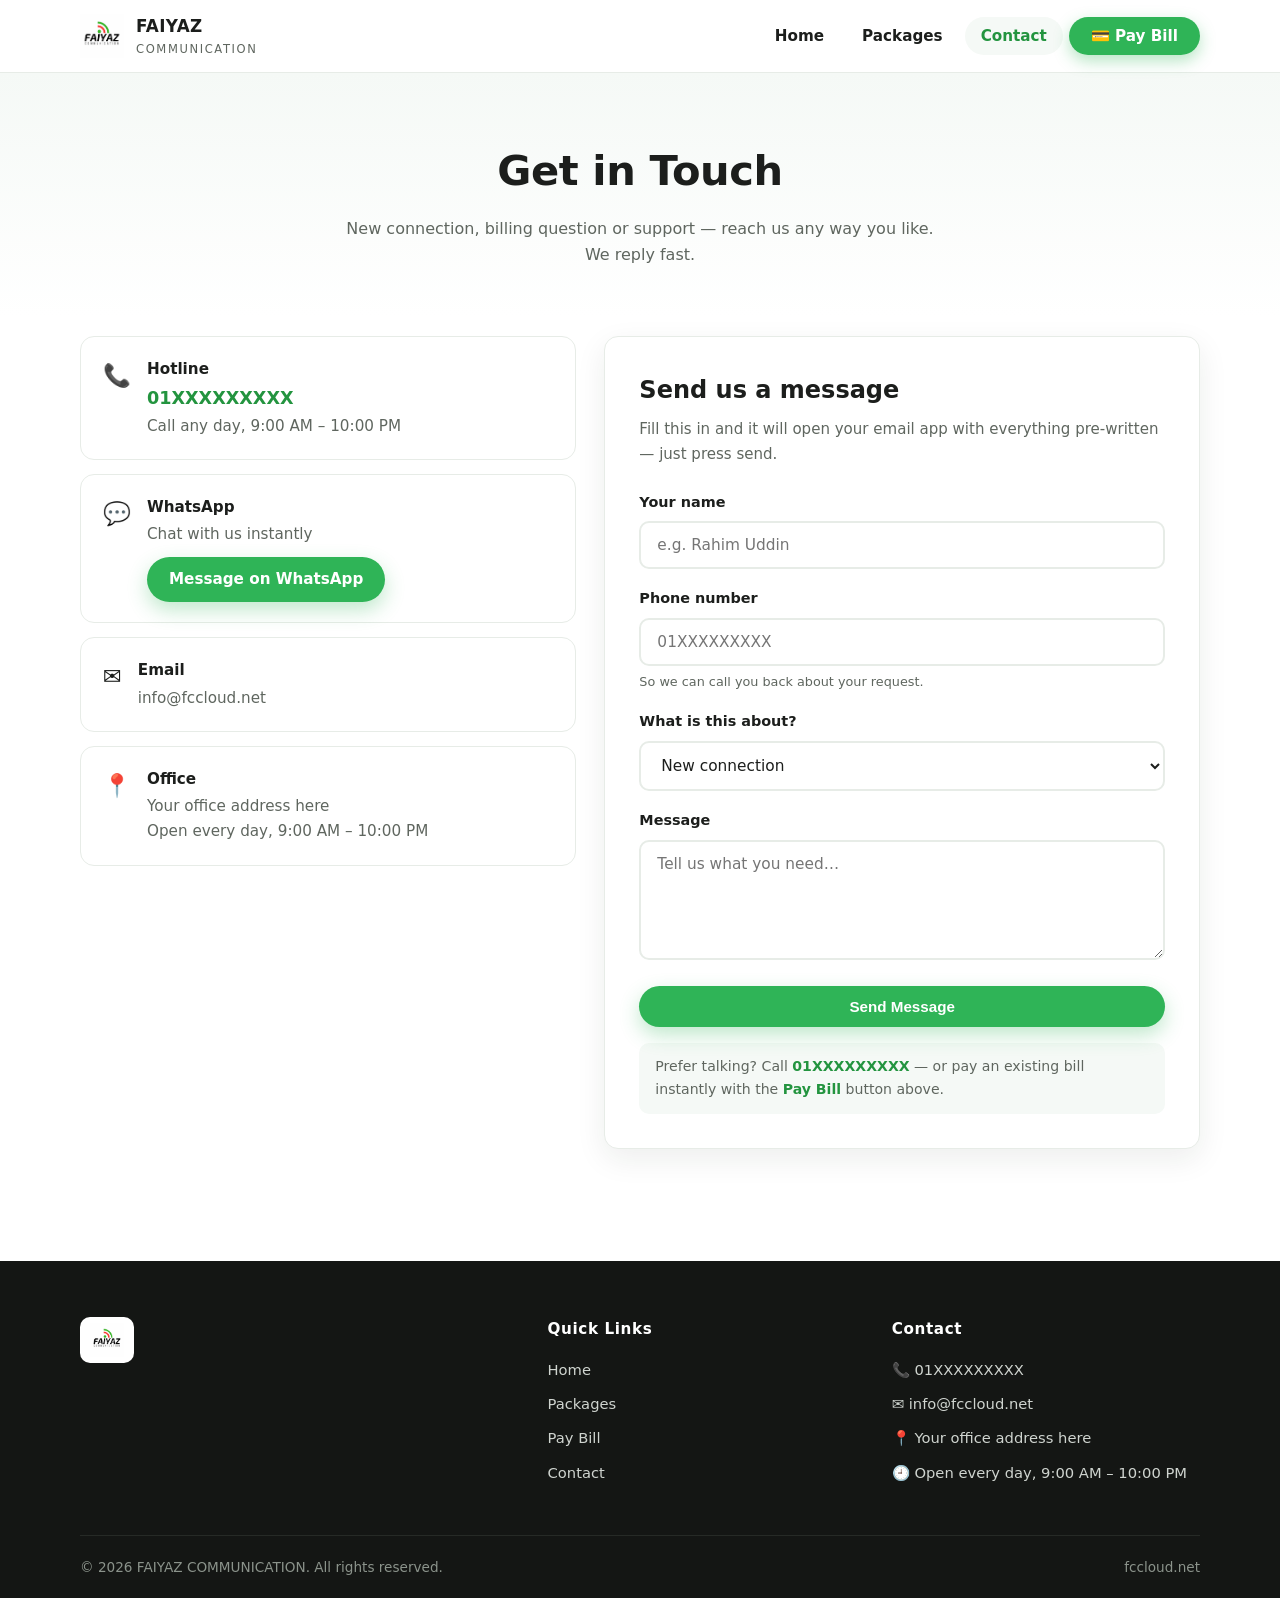
==== contact.html @ 1f0da128 "Add files via upload" ====
<!DOCTYPE html>
<html lang="en">
<head>
  <meta charset="UTF-8">
  <meta name="viewport" content="width=device-width, initial-scale=1.0">
  <title>Contact — Faiyaz Communication</title>
  <meta name="description" content="Contact Faiyaz Communication — call, WhatsApp, email or send us a message for a new connection or support.">
  <link rel="icon" type="image/png" href="assets/favicon.png">
  <link rel="stylesheet" href="css/style.css">
</head>
<body>

<!-- ================= HEADER ================= -->
<header class="site-header">
  <div class="container nav-bar">
    <a class="brand" href="index.html">
      <img src="assets/logo.png" alt="Faiyaz Communication logo">
      <span>FAIYAZ<small>COMMUNICATION</small></span>
    </a>
    <button class="menu-toggle" aria-label="Open menu" aria-expanded="false">
      <span></span><span></span><span></span>
    </button>
    <nav class="main-nav" aria-label="Main navigation">
      <ul>
        <li><a class="nav-link" href="index.html">Home</a></li>
        <li><a class="nav-link" href="packages.html">Packages</a></li>
        <li><a class="nav-link active" href="contact.html">Contact</a></li>
        <li><a class="nav-link paybill-btn" data-paybill href="#">💳 Pay Bill</a></li>
      </ul>
    </nav>
  </div>
</header>

<!-- ================= PAGE HERO ================= -->
<section class="page-hero">
  <div class="container">
    <h1>Get in Touch</h1>
    <p>New connection, billing question or support — reach us any way you like. We reply fast.</p>
  </div>
</section>

<!-- ================= CONTACT ================= -->
<section style="padding-top: 20px;">
  <div class="container contact-grid">

    <div class="contact-cards">
      <div class="contact-card reveal">
        <div class="icon">📞</div>
        <div>
          <h3>Hotline</h3>
          <a class="val" data-site="phone" href="#" style="font-weight:700; color: var(--green-dark); font-size:1.1rem;"></a>
          <p>Call any day, 9:00 AM – 10:00 PM</p>
        </div>
      </div>
      <div class="contact-card reveal">
        <div class="icon">💬</div>
        <div>
          <h3>WhatsApp</h3>
          <p>Chat with us instantly</p>
          <a class="btn btn-primary" data-whatsapp href="#" style="margin-top:10px; padding:10px 22px;">Message on WhatsApp</a>
        </div>
      </div>
      <div class="contact-card reveal">
        <div class="icon">✉️</div>
        <div>
          <h3>Email</h3>
          <a class="val" data-site="email" href="#"></a>
        </div>
      </div>
      <div class="contact-card reveal">
        <div class="icon">📍</div>
        <div>
          <h3>Office</h3>
          <p data-site="address"></p>
          <p data-site="hours"></p>
        </div>
      </div>

      <!-- OPTIONAL: Google Map.
           To show a map here, go to google.com/maps, search your address,
           click Share > Embed a map, copy the <iframe> code and paste it
           in place of this comment. -->
    </div>

    <div class="form-card reveal">
      <h2>Send us a message</h2>
      <p>Fill this in and it will open your email app with everything pre-written — just press send.</p>
      <form id="contactForm" novalidate>
        <div class="field">
          <label for="fName">Your name</label>
          <input id="fName" name="name" type="text" placeholder="e.g. Rahim Uddin" required>
        </div>
        <div class="field">
          <label for="fPhone">Phone number</label>
          <input id="fPhone" name="phone" type="tel" placeholder="01XXXXXXXXX" required>
          <div class="hint">So we can call you back about your request.</div>
        </div>
        <div class="field">
          <label for="fTopic">What is this about?</label>
          <select id="fTopic" name="topic">
            <option>New connection</option>
            <option>Billing question</option>
            <option>Technical support</option>
            <option>Package upgrade</option>
            <option>Other</option>
          </select>
        </div>
        <div class="field">
          <label for="fMsg">Message</label>
          <textarea id="fMsg" name="message" placeholder="Tell us what you need…" required></textarea>
        </div>
        <button class="btn btn-primary" type="submit" style="width:100%;">Send Message</button>
        <div class="form-note">
          Prefer talking? Call <a data-site="phone" href="#" style="font-weight:700;color:var(--green-dark)"></a> —
          or pay an existing bill instantly with the <a data-paybill href="#" style="font-weight:700;color:var(--green-dark)">Pay Bill</a> button above.
        </div>
      </form>
    </div>

  </div>
</section>

<!-- ================= FOOTER ================= -->
<footer>
  <div class="container">
    <div class="footer-grid">
      <div class="footer-brand">
        <img src="assets/logo.png" alt="Faiyaz Communication logo">
        <p data-site="aboutShort"></p>
      </div>
      <div>
        <h4>Quick Links</h4>
        <ul>
          <li><a href="index.html">Home</a></li>
          <li><a href="packages.html">Packages</a></li>
          <li><a data-paybill href="#">Pay Bill</a></li>
          <li><a href="contact.html">Contact</a></li>
        </ul>
      </div>
      <div>
        <h4>Contact</h4>
        <ul>
          <li>📞 <a data-site="phone" href="#"></a></li>
          <li>✉️ <a data-site="email" href="#"></a></li>
          <li>📍 <span data-site="address"></span></li>
          <li>🕘 <span data-site="hours"></span></li>
        </ul>
      </div>
    </div>
    <div class="footer-bottom">
      <span>© <span data-year></span> <span data-site="name"></span>. All rights reserved.</span>
      <span>fccloud.net</span>
    </div>
  </div>
</footer>

<button id="backToTop" aria-label="Back to top">↑</button>

<script src="js/site-config.js"></script>
<script src="js/main.js"></script>
</body>
</html>
---- css/style.css ----
/* =====================================================================
   FAIYAZ COMMUNICATION — shared stylesheet
   To change the look: edit the colors in :root below. Everything on
   the site uses these variables, so one change updates all pages.
   ===================================================================== */

:root {
  --green: #2fb457;        /* main brand color (from logo) */
  --green-dark: #23943f;   /* darker green for hover */
  --red: #ef3b23;          /* accent color (from logo) — used sparingly */
  --ink: #1c1e1c;          /* main text */
  --muted: #5f665f;        /* secondary text */
  --line: #e7ece7;         /* borders */
  --soft: #f5f9f6;         /* light background sections */
  --white: #ffffff;
  --radius: 14px;
  --shadow: 0 10px 30px rgba(20, 40, 25, 0.08);
  --font: "Segoe UI", system-ui, -apple-system, Roboto, "Helvetica Neue", Arial, sans-serif;
}

* { margin: 0; padding: 0; box-sizing: border-box; }

html { scroll-behavior: smooth; }

body {
  font-family: var(--font);
  color: var(--ink);
  background: var(--white);
  line-height: 1.65;
  -webkit-font-smoothing: antialiased;
}

img { max-width: 100%; display: block; }
a { color: inherit; text-decoration: none; }
ul { list-style: none; }

.container { width: min(1120px, 92%); margin: 0 auto; }
section { padding: 72px 0; }

/* ---------- Header ---------- */
header.site-header {
  position: sticky; top: 0; z-index: 100;
  background: rgba(255, 255, 255, 0.96);
  backdrop-filter: blur(8px);
  border-bottom: 1px solid var(--line);
  transition: box-shadow 0.25s ease;
}
header.site-header.scrolled { box-shadow: 0 4px 18px rgba(0,0,0,0.06); }

.nav-bar { display: flex; align-items: center; justify-content: space-between; height: 72px; }

.brand { display: flex; align-items: center; gap: 12px; font-weight: 800; font-size: 1.05rem; letter-spacing: 0.02em; }
.brand img { height: 44px; width: auto; }
.brand small { display: block; font-weight: 500; color: var(--muted); font-size: 0.72rem; letter-spacing: 0.14em; }

nav.main-nav ul { display: flex; gap: 6px; align-items: center; }
nav.main-nav a.nav-link {
  padding: 10px 16px; border-radius: 999px; font-weight: 600; font-size: 0.95rem; color: var(--ink);
  transition: background 0.2s, color 0.2s;
}
nav.main-nav a.nav-link:hover { background: var(--soft); color: var(--green-dark); }
nav.main-nav a.nav-link.active { background: var(--soft); color: var(--green-dark); }

.btn {
  display: inline-flex; align-items: center; justify-content: center; gap: 8px;
  padding: 12px 26px; border-radius: 999px; font-weight: 700; font-size: 0.95rem;
  cursor: pointer; border: none; transition: transform 0.15s ease, box-shadow 0.2s, background 0.2s;
}
.btn-primary { background: var(--green); color: #fff; box-shadow: 0 8px 20px rgba(47,180,87,0.3); }
.btn-primary:hover { background: var(--green-dark); transform: translateY(-2px); }
.btn-outline { background: transparent; color: var(--ink); border: 2px solid var(--line); }
.btn-outline:hover { border-color: var(--green); color: var(--green-dark); }
.btn-red { background: var(--red); color: #fff; }
.btn-red:hover { filter: brightness(0.94); transform: translateY(-2px); }

/* Pay Bill button in the nav — stands out */
.paybill-btn {
  background: var(--green); color: #fff !important; padding: 10px 22px !important; border-radius: 999px;
  box-shadow: 0 6px 16px rgba(47,180,87,0.35);
}
.paybill-btn:hover { background: var(--green-dark) !important; }

/* hamburger for mobile */
.menu-toggle { display: none; background: none; border: none; cursor: pointer; padding: 10px; }
.menu-toggle span { display: block; width: 24px; height: 2.5px; background: var(--ink); margin: 5px 0; border-radius: 2px; transition: 0.25s; }

/* ---------- Hero ---------- */
.hero { padding: 88px 0 72px; background: linear-gradient(180deg, var(--soft) 0%, #fff 100%); overflow: hidden; }
.hero-grid { display: grid; grid-template-columns: 1.1fr 0.9fr; gap: 48px; align-items: center; }

.hero-badge {
  display: inline-flex; align-items: center; gap: 8px;
  background: #fff; border: 1px solid var(--line); border-radius: 999px;
  padding: 7px 16px; font-size: 0.82rem; font-weight: 600; color: var(--green-dark);
  box-shadow: var(--shadow); margin-bottom: 20px;
}
.hero-badge .dot { width: 9px; height: 9px; border-radius: 50%; background: var(--green); animation: pulse 1.8s infinite; }
@keyframes pulse { 0%,100% { box-shadow: 0 0 0 0 rgba(47,180,87,0.5);} 50% { box-shadow: 0 0 0 7px rgba(47,180,87,0);} }

.hero h1 { font-size: clamp(2.1rem, 4.5vw, 3.2rem); line-height: 1.15; letter-spacing: -0.02em; margin-bottom: 16px; }
.hero h1 .accent { color: var(--green-dark); }
.hero p.lead { font-size: 1.08rem; color: var(--muted); max-width: 46ch; margin-bottom: 30px; }

.hero-actions { display: flex; gap: 14px; flex-wrap: wrap; margin-bottom: 36px; }

.hero-stats { display: flex; gap: 36px; flex-wrap: wrap; }
.hero-stats .stat b { display: block; font-size: 1.5rem; color: var(--ink); }
.hero-stats .stat span { font-size: 0.85rem; color: var(--muted); }

.hero-card {
  background: #fff; border: 1px solid var(--line); border-radius: 20px;
  box-shadow: var(--shadow); padding: 34px; position: relative; overflow: hidden;
}
.hero-card::before {
  content: ""; position: absolute; top: -60px; right: -60px; width: 200px; height: 200px;
  background: radial-gradient(circle, rgba(47,180,87,0.18), transparent 70%);
}
.hero-card .speed-big { font-size: 3.4rem; font-weight: 800; color: var(--green-dark); line-height: 1; }
.hero-card .speed-big small { font-size: 1.1rem; font-weight: 600; color: var(--muted); }
.hero-card h3 { margin: 10px 0 4px; }
.hero-card p { color: var(--muted); font-size: 0.95rem; margin-bottom: 22px; }
.hero-card .price-row { display: flex; align-items: baseline; justify-content: space-between; border-top: 1px dashed var(--line); padding-top: 18px; margin-bottom: 20px; }
.hero-card .price-row b { font-size: 1.7rem; }
.hero-card .price-row b small { font-size: 0.85rem; color: var(--muted); font-weight: 500; }

/* ---------- Feature cards ---------- */
.section-title { text-align: center; max-width: 640px; margin: 0 auto 44px; }
.section-title .kicker { color: var(--green-dark); font-weight: 700; font-size: 0.82rem; letter-spacing: 0.18em; text-transform: uppercase; margin-bottom: 10px; }
.section-title h2 { font-size: clamp(1.6rem, 3vw, 2.2rem); letter-spacing: -0.01em; margin-bottom: 10px; }
.section-title p { color: var(--muted); }

.features { display: grid; grid-template-columns: repeat(3, 1fr); gap: 22px; }
.feature-card {
  background: #fff; border: 1px solid var(--line); border-radius: var(--radius);
  padding: 30px 26px; transition: transform 0.2s, box-shadow 0.2s;
}
.feature-card:hover { transform: translateY(-5px); box-shadow: var(--shadow); }
.feature-icon {
  width: 52px; height: 52px; border-radius: 14px; background: var(--soft);
  display: flex; align-items: center; justify-content: center; font-size: 1.5rem; margin-bottom: 18px;
}
.feature-card h3 { margin-bottom: 8px; font-size: 1.08rem; }
.feature-card p { color: var(--muted); font-size: 0.94rem; }

/* ---------- Package cards ---------- */
.packages-grid { display: grid; grid-template-columns: repeat(auto-fit, minmax(240px, 1fr)); gap: 22px; }

.package-card {
  background: #fff; border: 1px solid var(--line); border-radius: var(--radius);
  padding: 30px 26px; position: relative; display: flex; flex-direction: column;
  transition: transform 0.2s, box-shadow 0.2s, border-color 0.2s;
}
.package-card:hover { transform: translateY(-5px); box-shadow: var(--shadow); border-color: #cde9d4; }
.package-card.popular { border: 2px solid var(--green); }
.package-badge {
  position: absolute; top: -13px; left: 50%; transform: translateX(-50%);
  background: var(--green); color: #fff; font-size: 0.72rem; font-weight: 700;
  padding: 4px 16px; border-radius: 999px; letter-spacing: 0.06em; white-space: nowrap;
}
.package-card .pkg-name { font-weight: 700; font-size: 1.02rem; color: var(--muted); text-transform: uppercase; letter-spacing: 0.08em; }
.package-card .pkg-speed { font-size: 2.4rem; font-weight: 800; margin: 6px 0 2px; }
.package-card .pkg-speed small { font-size: 1rem; color: var(--muted); font-weight: 600; }
.package-card .pkg-price { margin-bottom: 18px; }
.package-card .pkg-price b { font-size: 1.55rem; color: var(--green-dark); }
.package-card .pkg-price span { color: var(--muted); font-size: 0.88rem; }
.package-card ul { margin-bottom: 24px; flex: 1; }
.package-card ul li { padding: 7px 0 7px 28px; position: relative; font-size: 0.93rem; color: var(--ink); }
.package-card ul li::before { content: "✓"; position: absolute; left: 4px; color: var(--green); font-weight: 800; }

/* filter chips on packages page */
.filter-row { display: flex; gap: 10px; justify-content: center; flex-wrap: wrap; margin-bottom: 36px; }
.chip {
  padding: 9px 22px; border-radius: 999px; border: 2px solid var(--line);
  background: #fff; font-weight: 600; font-size: 0.9rem; cursor: pointer; transition: 0.2s;
}
.chip:hover { border-color: var(--green); }
.chip.active { background: var(--green); border-color: var(--green); color: #fff; }

/* ---------- Steps ---------- */
.steps { display: grid; grid-template-columns: repeat(3, 1fr); gap: 22px; counter-reset: step; }
.step {
  background: var(--soft); border-radius: var(--radius); padding: 30px 26px; position: relative;
}
.step .num {
  width: 44px; height: 44px; border-radius: 50%; background: var(--green); color: #fff;
  font-weight: 800; display: flex; align-items: center; justify-content: center; margin-bottom: 16px;
}
.step h3 { margin-bottom: 8px; }
.step p { color: var(--muted); font-size: 0.94rem; }

/* ---------- FAQ ---------- */
.faq-list { max-width: 760px; margin: 0 auto; }
.faq-item { border: 1px solid var(--line); border-radius: 12px; margin-bottom: 12px; background: #fff; overflow: hidden; }
.faq-q {
  width: 100%; background: none; border: none; cursor: pointer; text-align: left;
  padding: 18px 22px; font-size: 1rem; font-weight: 700; display: flex;
  justify-content: space-between; align-items: center; gap: 16px; font-family: inherit; color: var(--ink);
}
.faq-q .arrow { transition: transform 0.25s; color: var(--green-dark); font-size: 1.2rem; flex-shrink: 0; }
.faq-item.open .faq-q .arrow { transform: rotate(180deg); }
.faq-a { max-height: 0; overflow: hidden; transition: max-height 0.3s ease; }
.faq-a p { padding: 0 22px 20px; color: var(--muted); font-size: 0.95rem; }

/* ---------- CTA banner ---------- */
.cta-banner {
  background: linear-gradient(135deg, #1f7a36, var(--green)); color: #fff;
  border-radius: 22px; padding: 54px 48px; text-align: center; position: relative; overflow: hidden;
}
.cta-banner::before {
  content: ""; position: absolute; inset: 0;
  background: radial-gradient(circle at 85% 20%, rgba(255,255,255,0.16), transparent 45%);
}
.cta-banner h2 { font-size: clamp(1.5rem, 3vw, 2.1rem); margin-bottom: 10px; position: relative; }
.cta-banner p { opacity: 0.92; margin-bottom: 26px; position: relative; }
.cta-banner .btn { position: relative; background: #fff; color: var(--green-dark); }
.cta-banner .btn:hover { transform: translateY(-2px); box-shadow: 0 10px 24px rgba(0,0,0,0.18); }

/* ---------- Contact ---------- */
.contact-grid { display: grid; grid-template-columns: 1fr 1.2fr; gap: 28px; align-items: start; }
.contact-cards { display: grid; gap: 14px; }
.contact-card {
  display: flex; gap: 16px; align-items: flex-start;
  border: 1px solid var(--line); border-radius: var(--radius); padding: 20px 22px; background: #fff;
}
.contact-card .icon { font-size: 1.4rem; }
.contact-card h3 { font-size: 0.95rem; margin-bottom: 2px; }
.contact-card p, .contact-card a.val { color: var(--muted); font-size: 0.95rem; }
.contact-card a.val:hover { color: var(--green-dark); }

.form-card { border: 1px solid var(--line); border-radius: var(--radius); padding: 34px; background: #fff; box-shadow: var(--shadow); }
.form-card h2 { margin-bottom: 6px; }
.form-card > p { color: var(--muted); font-size: 0.94rem; margin-bottom: 24px; }
.field { margin-bottom: 18px; }
.field label { display: block; font-weight: 600; font-size: 0.9rem; margin-bottom: 7px; }
.field input, .field textarea, .field select {
  width: 100%; padding: 13px 16px; border: 2px solid var(--line); border-radius: 10px;
  font-family: inherit; font-size: 0.96rem; transition: border-color 0.2s; background: #fff; color: var(--ink);
}
.field input:focus, .field textarea:focus, .field select:focus { outline: none; border-color: var(--green); }
.field textarea { resize: vertical; min-height: 120px; }
.field .hint { font-size: 0.8rem; color: var(--muted); margin-top: 5px; }
.form-note { margin-top: 16px; font-size: 0.88rem; color: var(--muted); background: var(--soft); border-radius: 10px; padding: 12px 16px; }

/* ---------- Footer ---------- */
footer { background: #141614; color: #cfd4cf; padding: 56px 0 0; margin-top: 40px; }
.footer-grid { display: grid; grid-template-columns: 1.4fr 1fr 1fr; gap: 36px; padding-bottom: 40px; }
.footer-brand img { height: 46px; margin-bottom: 14px; background: #fff; border-radius: 10px; padding: 6px 10px; }
.footer-brand p { font-size: 0.92rem; color: #9aa39a; max-width: 34ch; }
footer h4 { color: #fff; font-size: 0.95rem; margin-bottom: 16px; letter-spacing: 0.04em; }
footer ul li { margin-bottom: 10px; font-size: 0.92rem; }
footer ul a:hover { color: var(--green); }
.footer-bottom { border-top: 1px solid #262a26; padding: 20px 0; font-size: 0.85rem; color: #8b938b; display: flex; justify-content: space-between; flex-wrap: wrap; gap: 8px; }

/* ---------- Floating bits ---------- */
#backToTop {
  position: fixed; bottom: 26px; right: 26px; width: 48px; height: 48px; border-radius: 50%;
  background: var(--green); color: #fff; border: none; cursor: pointer; font-size: 1.2rem;
  box-shadow: 0 8px 20px rgba(47,180,87,0.4); opacity: 0; pointer-events: none; transition: 0.3s; z-index: 90;
}
#backToTop.show { opacity: 1; pointer-events: auto; }

/* reveal on scroll */
.reveal { opacity: 0; transform: translateY(24px); transition: opacity 0.6s ease, transform 0.6s ease; }
.reveal.visible { opacity: 1; transform: none; }

/* ---------- Page hero (inner pages) ---------- */
.page-hero { background: linear-gradient(180deg, var(--soft), #fff); padding: 64px 0 48px; text-align: center; }
.page-hero h1 { font-size: clamp(1.9rem, 4vw, 2.6rem); letter-spacing: -0.01em; margin-bottom: 10px; }
.page-hero p { color: var(--muted); max-width: 60ch; margin: 0 auto; }

/* ---------- Responsive ---------- */
@media (max-width: 900px) {
  .hero-grid { grid-template-columns: 1fr; }
  .features, .steps { grid-template-columns: 1fr; }
  .contact-grid { grid-template-columns: 1fr; }
  .footer-grid { grid-template-columns: 1fr 1fr; }
  section { padding: 54px 0; }
}

@media (max-width: 760px) {
  .menu-toggle { display: block; }
  nav.main-nav {
    position: fixed; top: 72px; right: 0; width: min(320px, 84vw); height: calc(100dvh - 72px);
    background: #fff; border-left: 1px solid var(--line); box-shadow: -10px 0 30px rgba(0,0,0,0.08);
    transform: translateX(105%); transition: transform 0.3s ease; padding: 24px;
  }
  nav.main-nav.open { transform: none; }
  nav.main-nav ul { flex-direction: column; align-items: stretch; gap: 4px; }
  nav.main-nav a.nav-link { display: block; padding: 13px 16px; }
  .paybill-btn { text-align: center; margin-top: 8px; }
  .footer-grid { grid-template-columns: 1fr; }
  .cta-banner { padding: 40px 26px; }
}
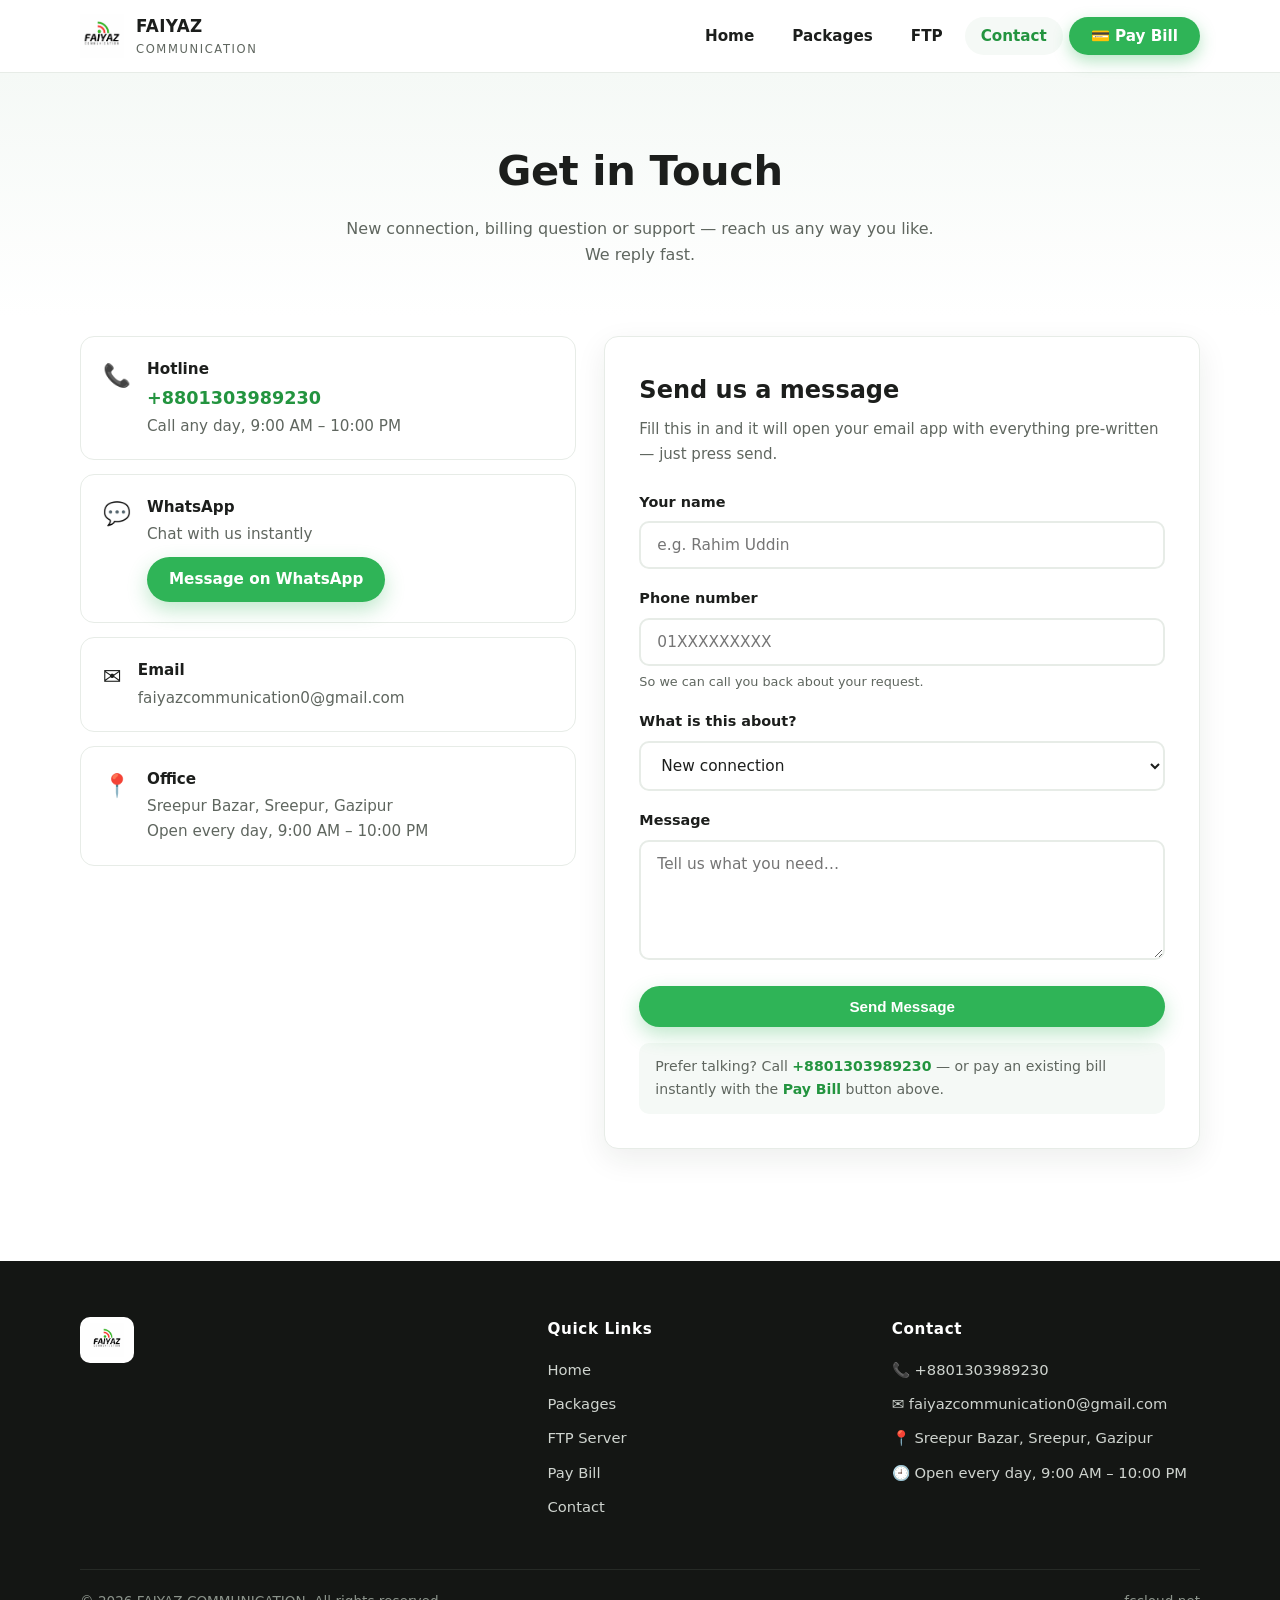
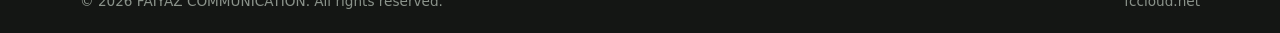
==== commit 6ee7fc01: "FTP and links" ====
--- a/contact.html
+++ b/contact.html
@@ -24,6 +24,7 @@
       <ul>
         <li><a class="nav-link" href="index.html">Home</a></li>
         <li><a class="nav-link" href="packages.html">Packages</a></li>
+        <li><a class="nav-link" data-ftp href="#">FTP</a></li>
         <li><a class="nav-link active" href="contact.html">Contact</a></li>
         <li><a class="nav-link paybill-btn" data-paybill href="#">💳 Pay Bill</a></li>
       </ul>
@@ -133,6 +134,7 @@
         <ul>
           <li><a href="index.html">Home</a></li>
           <li><a href="packages.html">Packages</a></li>
+          <li><a data-ftp href="#">FTP Server</a></li>
           <li><a data-paybill href="#">Pay Bill</a></li>
           <li><a href="contact.html">Contact</a></li>
         </ul>
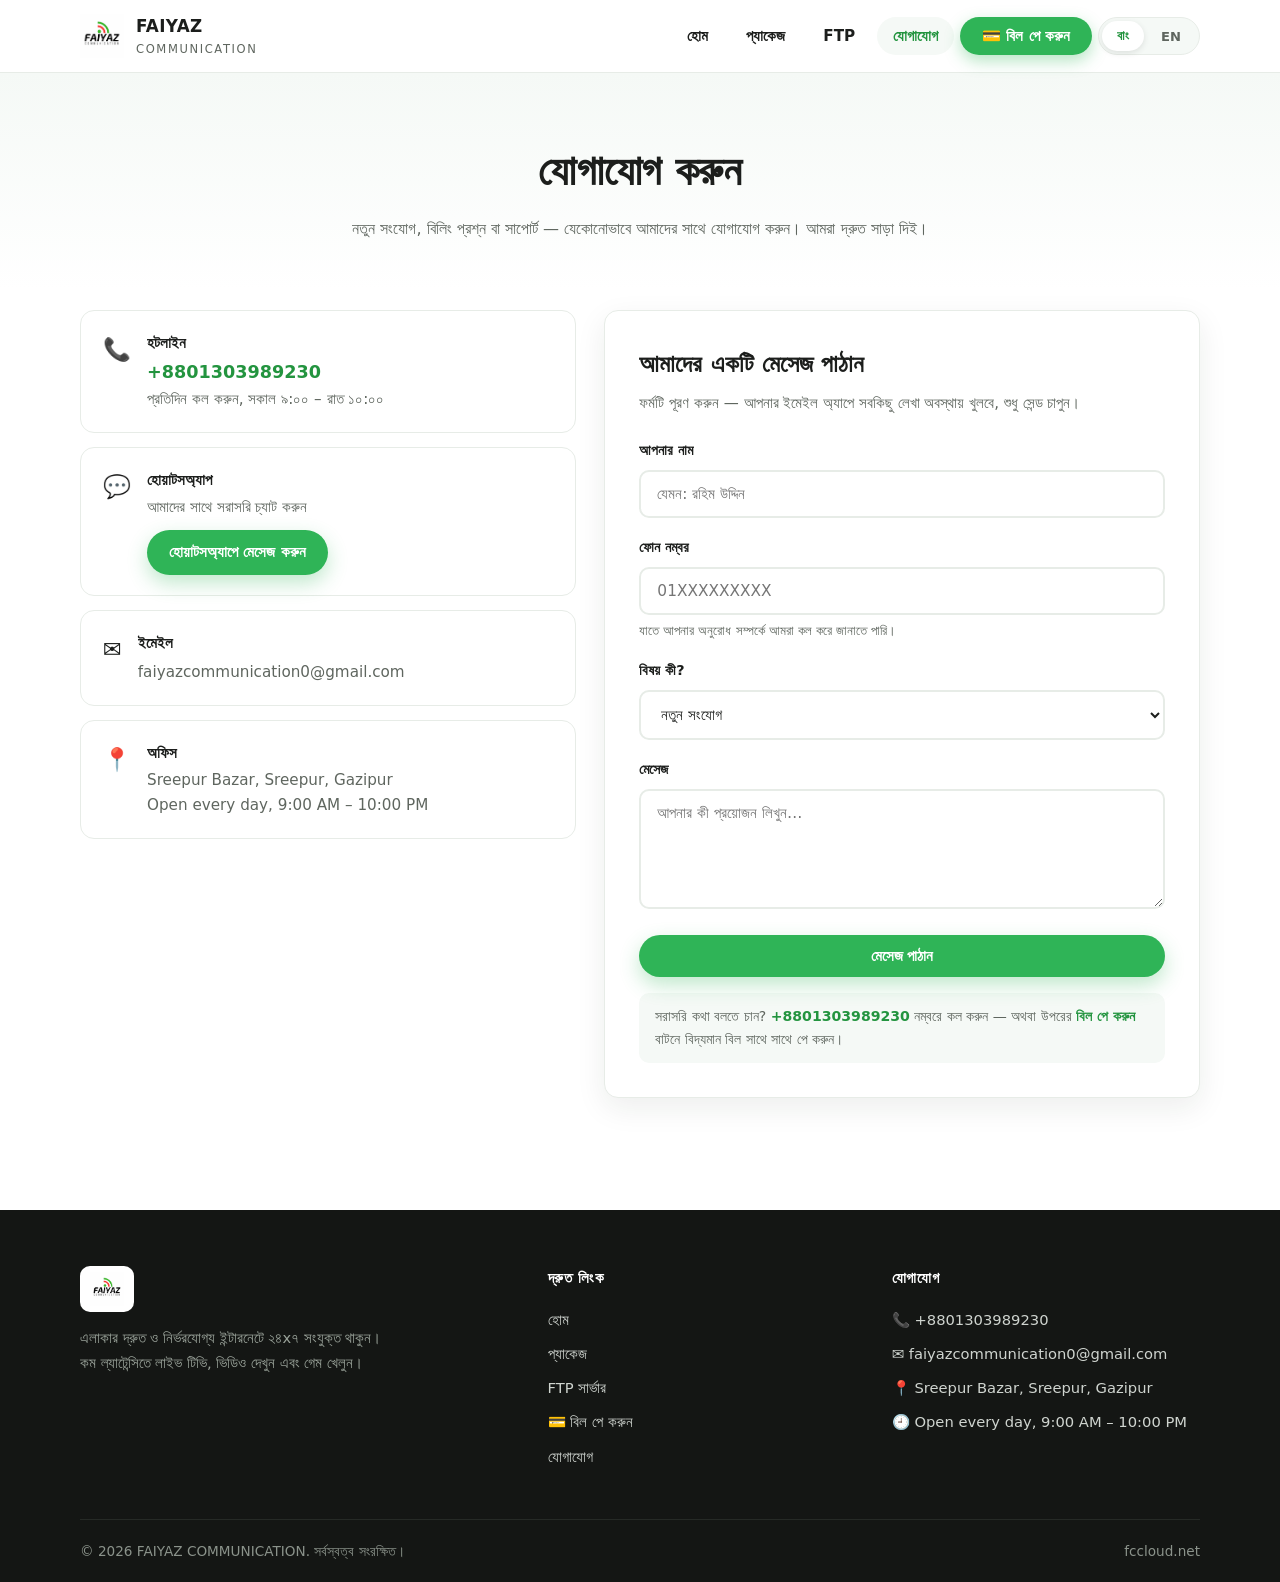
==== commit 452a3503: "Lang switcher" ====
--- a/contact.html
+++ b/contact.html
@@ -1,9 +1,9 @@
 <!DOCTYPE html>
-<html lang="en">
+<html lang="bn">
 <head>
   <meta charset="UTF-8">
   <meta name="viewport" content="width=device-width, initial-scale=1.0">
-  <title>Contact — Faiyaz Communication</title>
+  <title data-i18n="title.contact">যোগাযোগ — ফাইয়াজ কমিউনিকেশন</title>
   <meta name="description" content="Contact Faiyaz Communication — call, WhatsApp, email or send us a message for a new connection or support.">
   <link rel="icon" type="image/png" href="assets/favicon.png">
   <link rel="stylesheet" href="css/style.css">
@@ -14,19 +14,24 @@
 <header class="site-header">
   <div class="container nav-bar">
     <a class="brand" href="index.html">
-      <img src="assets/logo.png" alt="Faiyaz Communication logo">
+      <img src="assets/logo.png" data-i18n-alt="alt.logo" alt="ফাইয়াজ কমিউনিকেশন লোগো">
       <span>FAIYAZ<small>COMMUNICATION</small></span>
     </a>
-    <button class="menu-toggle" aria-label="Open menu" aria-expanded="false">
+    <button class="menu-toggle" data-i18n-aria="misc.menu" aria-label="মেনু খুলুন" aria-expanded="false">
       <span></span><span></span><span></span>
     </button>
-    <nav class="main-nav" aria-label="Main navigation">
+    <nav class="main-nav" data-i18n-aria="nav.label" aria-label="প্রধান নেভিগেশন">
       <ul>
-        <li><a class="nav-link" href="index.html">Home</a></li>
-        <li><a class="nav-link" href="packages.html">Packages</a></li>
+        <li><a class="nav-link" href="index.html" data-i18n="nav.home">হোম</a></li>
+        <li><a class="nav-link" href="packages.html" data-i18n="nav.packages">প্যাকেজ</a></li>
         <li><a class="nav-link" data-ftp href="#">FTP</a></li>
-        <li><a class="nav-link active" href="contact.html">Contact</a></li>
-        <li><a class="nav-link paybill-btn" data-paybill href="#">💳 Pay Bill</a></li>
+        <li><a class="nav-link active" href="contact.html" data-i18n="nav.contact">যোগাযোগ</a></li>
+        <li><a class="nav-link paybill-btn" data-paybill data-i18n="nav.paybill" href="#">💳 বিল পে করুন</a></li>
+        <li>
+          <span class="lang-switch" role="group" aria-label="Language / ভাষা">
+            <button type="button" data-setlang="bn" class="active">বাং</button><button type="button" data-setlang="en">EN</button>
+          </span>
+        </li>
       </ul>
     </nav>
   </div>
@@ -35,8 +40,8 @@
 <!-- ================= PAGE HERO ================= -->
 <section class="page-hero">
   <div class="container">
-    <h1>Get in Touch</h1>
-    <p>New connection, billing question or support — reach us any way you like. We reply fast.</p>
+    <h1 data-i18n="ct.title">যোগাযোগ করুন</h1>
+    <p data-i18n="ct.sub">নতুন সংযোগ, বিলিং প্রশ্ন বা সাপোর্ট — যেকোনোভাবে আমাদের সাথে যোগাযোগ করুন। আমরা দ্রুত সাড়া দিই।</p>
   </div>
 </section>
 
@@ -48,30 +53,30 @@
       <div class="contact-card reveal">
         <div class="icon">📞</div>
         <div>
-          <h3>Hotline</h3>
+          <h3 data-i18n="ct.hotline">হটলাইন</h3>
           <a class="val" data-site="phone" href="#" style="font-weight:700; color: var(--green-dark); font-size:1.1rem;"></a>
-          <p>Call any day, 9:00 AM – 10:00 PM</p>
+          <p data-i18n="ct.hotlineSub">প্রতিদিন কল করুন, সকাল ৯:০০ – রাত ১০:০০</p>
         </div>
       </div>
       <div class="contact-card reveal">
         <div class="icon">💬</div>
         <div>
-          <h3>WhatsApp</h3>
-          <p>Chat with us instantly</p>
-          <a class="btn btn-primary" data-whatsapp href="#" style="margin-top:10px; padding:10px 22px;">Message on WhatsApp</a>
+          <h3 data-i18n="ct.wa">হোয়াটসঅ্যাপ</h3>
+          <p data-i18n="ct.waSub">আমাদের সাথে সরাসরি চ্যাট করুন</p>
+          <a class="btn btn-primary" data-whatsapp data-i18n="ct.waBtn" href="#" style="margin-top:10px; padding:10px 22px;">হোয়াটসঅ্যাপে মেসেজ করুন</a>
         </div>
       </div>
       <div class="contact-card reveal">
         <div class="icon">✉️</div>
         <div>
-          <h3>Email</h3>
+          <h3 data-i18n="ct.email">ইমেইল</h3>
           <a class="val" data-site="email" href="#"></a>
         </div>
       </div>
       <div class="contact-card reveal">
         <div class="icon">📍</div>
         <div>
-          <h3>Office</h3>
+          <h3 data-i18n="ct.office">অফিস</h3>
           <p data-site="address"></p>
           <p data-site="hours"></p>
         </div>
@@ -84,36 +89,34 @@
     </div>
 
     <div class="form-card reveal">
-      <h2>Send us a message</h2>
-      <p>Fill this in and it will open your email app with everything pre-written — just press send.</p>
+      <h2 data-i18n="ct.formTitle">আমাদের একটি মেসেজ পাঠান</h2>
+      <p data-i18n="ct.formSub">ফর্মটি পূরণ করুন — আপনার ইমেইল অ্যাপে সবকিছু লেখা অবস্থায় খুলবে, শুধু সেন্ড চাপুন।</p>
       <form id="contactForm" novalidate>
         <div class="field">
-          <label for="fName">Your name</label>
-          <input id="fName" name="name" type="text" placeholder="e.g. Rahim Uddin" required>
+          <label for="fName" data-i18n="ct.name">আপনার নাম</label>
+          <input id="fName" name="name" type="text" data-i18n-ph="ct.namePh" placeholder="যেমন: রহিম উদ্দিন" required>
         </div>
         <div class="field">
-          <label for="fPhone">Phone number</label>
-          <input id="fPhone" name="phone" type="tel" placeholder="01XXXXXXXXX" required>
-          <div class="hint">So we can call you back about your request.</div>
+          <label for="fPhone" data-i18n="ct.phone">ফোন নম্বর</label>
+          <input id="fPhone" name="phone" type="tel" data-i18n-ph="ct.phonePh" placeholder="01XXXXXXXXX" required>
+          <div class="hint" data-i18n="ct.phoneHint">যাতে আপনার অনুরোধ সম্পর্কে আমরা কল করে জানাতে পারি।</div>
         </div>
         <div class="field">
-          <label for="fTopic">What is this about?</label>
+          <label for="fTopic" data-i18n="ct.topic">বিষয় কী?</label>
           <select id="fTopic" name="topic">
-            <option>New connection</option>
-            <option>Billing question</option>
-            <option>Technical support</option>
-            <option>Package upgrade</option>
-            <option>Other</option>
+            <option data-i18n="ct.t1">নতুন সংযোগ</option>
+            <option data-i18n="ct.t2">বিলিং সংক্রান্ত প্রশ্ন</option>
+            <option data-i18n="ct.t3">টেকনিক্যাল সাপোর্ট</option>
+            <option data-i18n="ct.t4">প্যাকেজ আপগ্রেড</option>
+            <option data-i18n="ct.t5">অন্যান্য</option>
           </select>
         </div>
         <div class="field">
-          <label for="fMsg">Message</label>
-          <textarea id="fMsg" name="message" placeholder="Tell us what you need…" required></textarea>
+          <label for="fMsg" data-i18n="ct.msg">মেসেজ</label>
+          <textarea id="fMsg" name="message" data-i18n-ph="ct.msgPh" placeholder="আপনার কী প্রয়োজন লিখুন…" required></textarea>
         </div>
-        <button class="btn btn-primary" type="submit" style="width:100%;">Send Message</button>
-        <div class="form-note">
-          Prefer talking? Call <a data-site="phone" href="#" style="font-weight:700;color:var(--green-dark)"></a> —
-          or pay an existing bill instantly with the <a data-paybill href="#" style="font-weight:700;color:var(--green-dark)">Pay Bill</a> button above.
+        <button class="btn btn-primary" type="submit" style="width:100%;" data-i18n="ct.submit">মেসেজ পাঠান</button>
+        <div class="form-note" data-i18n-html="ct.note">
         </div>
       </form>
     </div>
@@ -126,21 +129,21 @@
   <div class="container">
     <div class="footer-grid">
       <div class="footer-brand">
-        <img src="assets/logo.png" alt="Faiyaz Communication logo">
+        <img src="assets/logo.png" data-i18n-alt="alt.logo" alt="ফাইয়াজ কমিউনিকেশন লোগো">
         <p data-site="aboutShort"></p>
       </div>
       <div>
-        <h4>Quick Links</h4>
+        <h4 data-i18n="foot.links">দ্রুত লিংক</h4>
         <ul>
-          <li><a href="index.html">Home</a></li>
-          <li><a href="packages.html">Packages</a></li>
-          <li><a data-ftp href="#">FTP Server</a></li>
-          <li><a data-paybill href="#">Pay Bill</a></li>
-          <li><a href="contact.html">Contact</a></li>
+          <li><a href="index.html" data-i18n="nav.home">হোম</a></li>
+          <li><a href="packages.html" data-i18n="nav.packages">প্যাকেজ</a></li>
+          <li><a data-ftp data-i18n="foot.ftp" href="#">FTP সার্ভার</a></li>
+          <li><a data-paybill data-i18n="nav.paybill" href="#">💳 বিল পে করুন</a></li>
+          <li><a href="contact.html" data-i18n="nav.contact">যোগাযোগ</a></li>
         </ul>
       </div>
       <div>
-        <h4>Contact</h4>
+        <h4 data-i18n="foot.contact">যোগাযোগ</h4>
         <ul>
           <li>📞 <a data-site="phone" href="#"></a></li>
           <li>✉️ <a data-site="email" href="#"></a></li>
@@ -150,15 +153,16 @@
       </div>
     </div>
     <div class="footer-bottom">
-      <span>© <span data-year></span> <span data-site="name"></span>. All rights reserved.</span>
+      <span>© <span data-year></span> <span data-site="name"></span>. <span data-i18n="foot.rights">সর্বস্বত্ব সংরক্ষিত।</span></span>
       <span>fccloud.net</span>
     </div>
   </div>
 </footer>
 
-<button id="backToTop" aria-label="Back to top">↑</button>
+<button id="backToTop" data-i18n-aria="misc.top" aria-label="উপরে যান">↑</button>
 
 <script src="js/site-config.js"></script>
+<script src="js/i18n.js"></script>
 <script src="js/main.js"></script>
 </body>
 </html>
--- a/css/style.css
+++ b/css/style.css
@@ -267,6 +267,46 @@
 .page-hero { background: linear-gradient(180deg, var(--soft), #fff); padding: 64px 0 48px; text-align: center; }
 .page-hero h1 { font-size: clamp(1.9rem, 4vw, 2.6rem); letter-spacing: -0.01em; margin-bottom: 10px; }
 .page-hero p { color: var(--muted); max-width: 60ch; margin: 0 auto; }
+
+/* ---------- Language switch (বাং / EN) ---------- */
+.lang-switch {
+  display: inline-flex; background: var(--soft); border: 1px solid var(--line);
+  border-radius: 999px; padding: 3px; gap: 2px; vertical-align: middle;
+}
+.lang-switch button {
+  border: none; background: transparent; padding: 7px 15px; border-radius: 999px;
+  font-weight: 700; font-size: 0.82rem; cursor: pointer; color: var(--muted);
+  font-family: inherit; transition: 0.2s;
+}
+.lang-switch button.active {
+  background: #fff; color: var(--green-dark); box-shadow: 0 2px 6px rgba(0,0,0,0.1);
+}
+
+/* ---------- Home hero: rotating package showcase ---------- */
+.rot-slides { position: relative; min-height: 308px; }
+.rot-slide {
+  position: absolute; inset: 0; opacity: 0; transform: translateY(10px);
+  transition: opacity 0.45s ease, transform 0.45s ease;
+  pointer-events: none; text-align: center; padding-top: 10px;
+}
+.rot-slide.active { opacity: 1; transform: none; pointer-events: auto; position: relative; }
+.rot-slide .speed-big { font-size: 3.2rem; font-weight: 800; color: var(--green-dark); line-height: 1; }
+.rot-slide .speed-big small { font-size: 1.05rem; font-weight: 600; color: var(--muted); }
+.rot-slide h3 { margin: 10px 0 4px; font-size: 1.25rem; }
+.rot-slide .price-row { border-top: 1px dashed var(--line); padding-top: 14px; margin: 14px 0 18px; }
+.rot-slide .price-row b { font-size: 1.6rem; }
+.rot-slide .price-row b small { font-size: 0.85rem; color: var(--muted); font-weight: 500; }
+.rot-dots { display: flex; gap: 8px; justify-content: center; margin: 18px 0 4px; }
+.rot-dot {
+  width: 9px; height: 9px; border-radius: 50%; border: none; padding: 0;
+  background: var(--line); cursor: pointer; transition: 0.25s;
+}
+.rot-dot.active { background: var(--green); transform: scale(1.3); }
+.rot-compare {
+  display: block; text-align: center; margin-top: 12px; font-weight: 600;
+  color: var(--green-dark); font-size: 0.9rem;
+}
+.rot-compare:hover { text-decoration: underline; }
 
 /* ---------- Responsive ---------- */
 @media (max-width: 900px) {
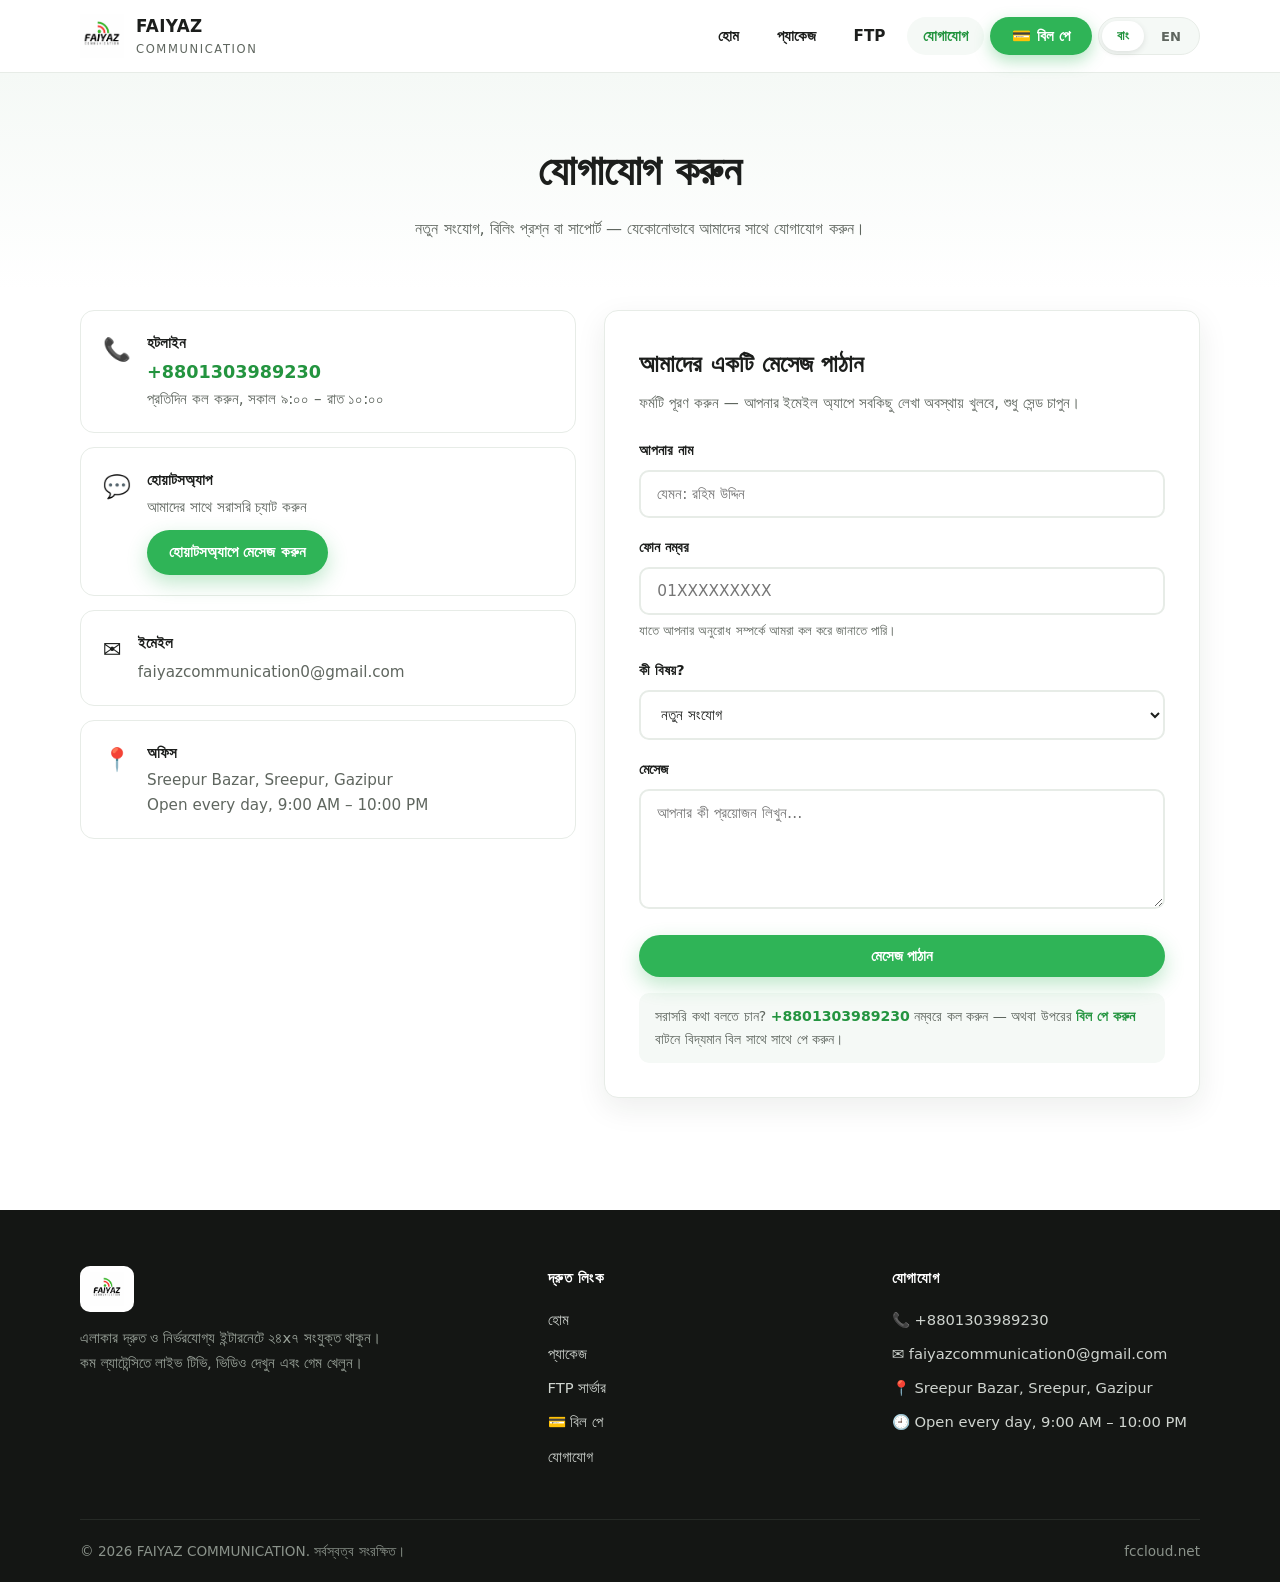
==== commit dd0f8ffe: "image slider" ====
--- a/contact.html
+++ b/contact.html
@@ -6,7 +6,7 @@
   <title data-i18n="title.contact">যোগাযোগ — ফাইয়াজ কমিউনিকেশন</title>
   <meta name="description" content="Contact Faiyaz Communication — call, WhatsApp, email or send us a message for a new connection or support.">
   <link rel="icon" type="image/png" href="assets/favicon.png">
-  <link rel="stylesheet" href="css/style.css">
+  <link rel="stylesheet" href="css/style.css?v=2">
 </head>
 <body>
 
@@ -163,6 +163,6 @@
 
 <script src="js/site-config.js"></script>
 <script src="js/i18n.js"></script>
-<script src="js/main.js"></script>
+<script src="js/main.js?v=2"></script>
 </body>
 </html>
--- a/css/style.css
+++ b/css/style.css
@@ -84,8 +84,19 @@
 .menu-toggle { display: none; background: none; border: none; cursor: pointer; padding: 10px; }
 .menu-toggle span { display: block; width: 24px; height: 2.5px; background: var(--ink); margin: 5px 0; border-radius: 2px; transition: 0.25s; }
 
+/* ---------- Feature image slider (under navbar) ---------- */
+.slider-section { padding: 34px 0 6px; }
+.feat-slider { position: relative; }
+.feat-slides { border-radius: 20px; overflow: hidden; border: 1px solid var(--line); box-shadow: var(--shadow); }
+.feat-slide { display: none; }
+.feat-slide.active { display: block; animation: featFade 0.6s ease; }
+@keyframes featFade { from { opacity: 0.35; } to { opacity: 1; } }
+.feat-slide img { width: 100%; height: auto; display: block; }
+.feat-slide a { display: block; cursor: pointer; }
+.feat-dots { display: flex; gap: 8px; justify-content: center; margin-top: 16px; }
+
 /* ---------- Hero ---------- */
-.hero { padding: 88px 0 72px; background: linear-gradient(180deg, var(--soft) 0%, #fff 100%); overflow: hidden; }
+.hero { padding: 46px 0 72px; background: linear-gradient(180deg, var(--soft) 0%, #fff 100%); overflow: hidden; }
 .hero-grid { display: grid; grid-template-columns: 1.1fr 0.9fr; gap: 48px; align-items: center; }
 
 .hero-badge {
